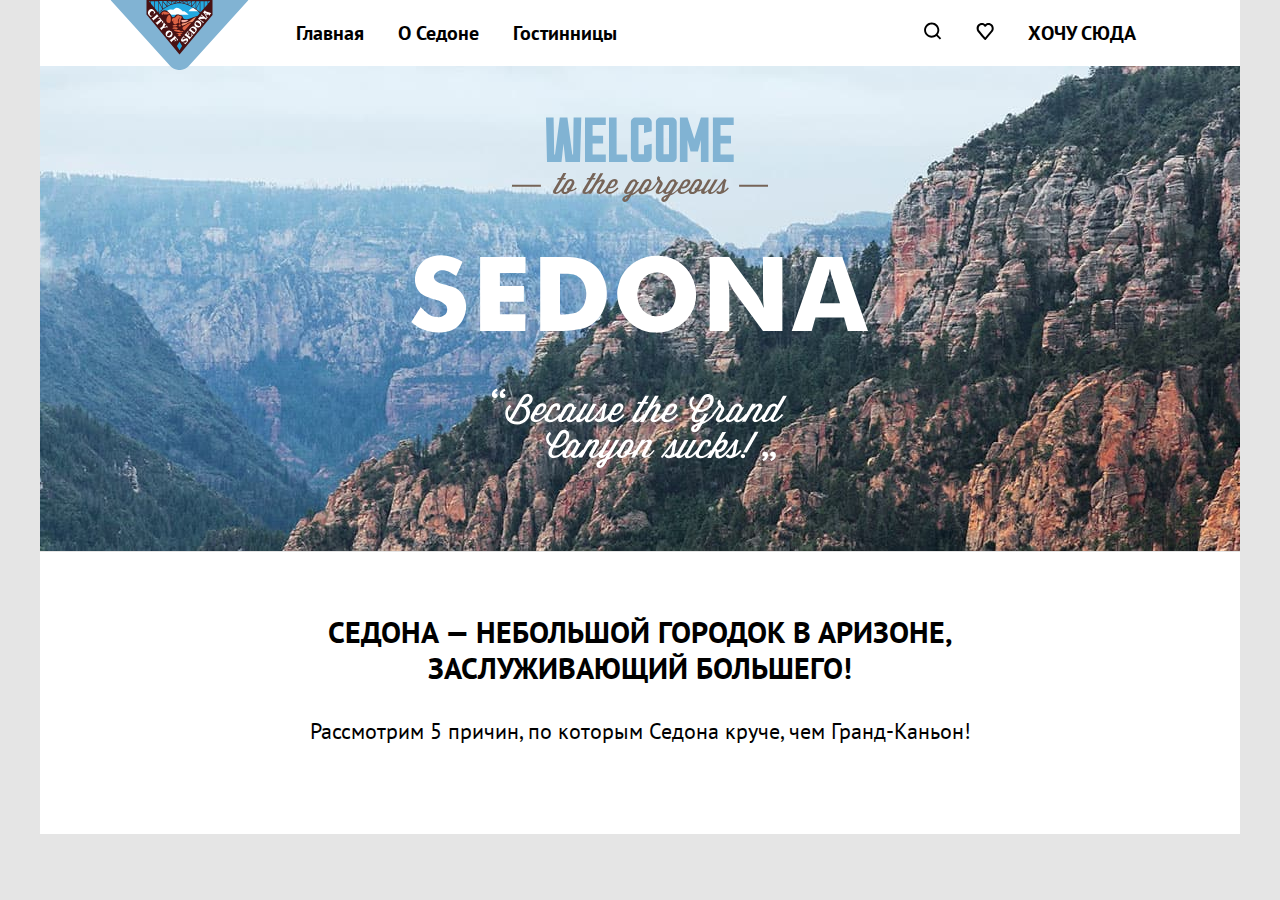
==== 7/index.html @ 269efff1 ":heavy_check_mark: Сборка #7" ====
<!DOCTYPE html>
<html lang="ru">
  <head>
    <link rel="stylesheet" href="styles/styles.css" />
    <meta charset="utf-8" />
    <meta name="viewport" content="width=device-width, initial-scale=1" />
    <title>SEDONA</title>
    <base href="https://htmlacademy-htmlcss.github.io/1766915-sedona-34/7/">
</head>
  <body>
    <header class="page-header">
      <nav class="navigation">
        <div class="logotype">
          <a class="logo" href="index.html">
            <img
              src="images/logo.svg"
              width="139"
              height="70"
              alt="Логотип города Седона"
            />
        </div>
          </a>
        </div>
        <ul class="navigation-list">
          <li class="navigation-item">
            <a class="navigation-link" href="#">Главная</a>
          </li>
          <li class="navigation-item">
            <a class="navigation-link" href="#">О Седоне</a>
          </li>
          <li class="navigation-item">
            <a class="navigation-link" href="#">Гостинницы</a>
          </li>
        </ul>
        <ul class="navigation-list navigation-user">
          <li class="navigation-item">
            <a class="navigation-link" href="#">
              <img
                class="search"
                src="images/search.svg"
                width="18"
                height="18"
                alt="Ссылка для поиска."
              />
              <span class="visually-hidden">Поиск</span>
            </a>
          </li>
          <li class="navigation-item">
            <a class="navigation-link" href="#">
              <img
                class="favorite"
                src="images/favorite.svg"
                width="18"
                height="17"
                alt="Ссылка для поиска."
              />
              <span class="visually-hidden">Избранное</span>
            </a>
          </li>
          <li class="navigation-item-button">
            <a class="navigation-link" href="#question">
              <span>ХОЧУ СЮДА</span>
            </a>
          </li>
        </ul>
      </nav>
    </header>
    <main class="main-container main-index">
      <div class="page-container">
          <section class="main-banner">
          <h1 class="visually-hidden">Каньон Седона</h1>
          <img
            class="main-banner-welcome"
            src="images/welcome.svg"
            width="458"
            height="352"
            alt="Добро пожаловать в великолепный Каньон Седона"
          />
        </section>
        <div class="body-welcome">
          <p class="name-block">
            Седона — небольшой городок в Аризоне,<br>заслуживающий большего!
          </p>
          <p class="description-text">
            Рассмотрим 5 причин, по которым Седона круче, чем Гранд-Каньон!
          </p>
        </div>


        <!-- <section class="advantages">
          <h2 class="visually-hidden">Основные преимущества</h2>
          <ul class="advantages-list">
            <li class="advantages-item">
              <div class="advantages-item-city">
                <h3 class="advantages-title">Настоящий городок</h3>
                <p class="advantages-description">— №1 —</p>
                <p class="advantages-description">
                  Седона — не аттракцион для туристов, там течёт своя жизнь
                </p>
              </div>
              <img
                class="advantages-image"
                src="images/photo-1.jpg"
                alt="Изображение города Седона"
                width="800"
                height="384"
              />
            </li>
          </ul>
          <ul class="advantages-services">
            <li class="services-item">
              <h3 class="advantages-title">Жильё</h3>
              <p class="advantages-description">
                Рекомендуем пожить в настоящем мотеле всё как в кино!
              </p>
            </li>
            <li class="services-item">
              <h3 class="advantages-title">Еда</h3>
              <p class="advantages-description">
                Всегда заказывайте топовый фирменный бургер, вы не
                разочаруетесь!
              </p>
            </li>

            <li class="services-item">
              <h3 class="advantages-title">Сувениры</h3>
              <p class="advantages-description">
                Не только китайского, но и настоящего местного производства!
              </p>
            </li>
          </ul>
          <ul class="advantages-list">
            <li class="advantages-item">
              <img
                class="advantages-image"
                src="images/photo-2.jpg"
                alt="Изображение моста дьявола"
                width="800"
                height="384"
              />

              <div class="advantages-item-bridge">
                <h3 class="advantages-title">Там есть мост дьявола</h3>
                <p class="advantages-description">— №2 —</p>
                <p class="advantages-description">
                  Да, по нему можно пройти! Если вы осмелитесь, разумеется
                </p>
              </div>
            </li>
          </ul>
          <ul class="advantages-services">
            <li class="services-item">
              <h3 class="advantages-title">Небольшая<br />площадь</h3>
              <p class="advantages-description">— №3 —</p>
              <p class="advantages-description">
                Все достопримечательности находятся очень близко
              </p>
            </li>
            <li class="services-item">
              <h3 class="advantages-title">Красивая<br />дорога</h3>
              <p class="advantages-description">— №4 —</p>
              <p class="advantages-description">
                Ехать в Седону из Лас-Вегаса совсем не скучно!
              </p>
            </li>
            <li class="services-item">
              <h3 class="advantages-title">Мало<br />туристов</h3>
              <p class="advantages-description">— №5 —</p>
              <p class="advantages-description">
                Большинство едет в Гранд Каньон и толпится там
              </p>
            </li>
          </ul>
        </section> -->

        <!-- Блок с вопросом -->

         <!-- <section id="question" class="question-block">
          <h2 class="visually-hidden">Бронирование гостинницы</h2>
          <p class="name-block">Заинтересовались?</p>
          <p class="description-text">
            Укажите предполагаемые даты поездки,<br />и мы покажем вам лучшие
            предложения гостиниц в Седоне
          </p>
          <button class="question question-button" type="submit">
            поиск гостинницы в седоне
          </button>
        </section> -->

        <!-- Форма подписки -->
        <!-- <section class="subscription">
          <h2 class="visually-hidden">Подписаться на рассылку</h2>
          <p class="name-block">Подпишитесь на рассылку</p>
          <p class="description-text">
            Только полезная информация и никакого спама,<br />честное
            бойскаутское!
          </p>
          <form
            class="subscription-form"
            action="https://echo.htmlacademy.ru/"
            method="post"
          >
            <input
              type="email"
              name="Ваш E-mail"
              placeholder="Ваш e-mail"
              required
            />
            <button class="subscribe-button" type="submit">Подписаться</button>
          </form>
        </section> -->
       </div>
    </main>


    <!-- <footer class="page-footer">
      <div class="page-footer-container">
        <section class="footer-social">
          <h2 class="visually-hidden">Ссылки на социальные сети</h2>
          <ul class="footer-social-list">
            <li class="footer-social-item">
              <a class="button" href="https://vk.com/htmlacademy">
                <span class="visually-hidden">ВКонтакте</span>
              </a>
            </li>
            <li class="footer-social-item">
              <a class="button" href="https://t.me/htmlacademy">
                <span class="visually-hidden">Телеграм</span>
              </a>
            </li>
            <li class="footer-social-item">
              <a
                class="button"
                href="https://www.youtube.com/user/htmlacademyru"
              >
                <span class="visually-hidden">Ютуб</span>
              </a>
            </li>
          </ul>
        </section>
        <section class="footer-contacts">
          <h2 class="visually-hidden">Контакты</h2>
          <a class="contackts-phone" href="tel:78128121212"
            >+7 (812) 812-12-12</a
          >
        </section>
        <section class="footer-copiright">
          <h2 class="visually-hidden">Копирайт</h2>
          <a
            class="copyright-link"
            href="https://up.htmlacademy.ru/htmlcss/34/module/3/item/13"
            target="_blank"
          >
            <img
              class="copyright"
              src="images/copyright.svg"
              width="115"
              height="33"
              alt="Копирайт htmlacademy"
            />
          </a>
        </section>
      </div>
    </footer> -->
  </body>
</html>
---- 7/styles/styles.css ----
@font-face {
  font-family: 'PT Sans';
  font-style: normal;
  font-weight: 400;
  src: url('../fonts/ptsans-400.woff2') format('woff2');
  font-display: swap;
}
@font-face {
  font-family: 'PT Sans';
  font-style: normal;
  font-weight: 700;
  src: url('../fonts/ptsans-700.woff2') format('woff2');
  font-display: swap;
}
html {
  height: 100%;
}
body {
  background-color: #e5e5e5;
  color: #000000;
  display: flex;
  flex-direction: column;
  font-family: 'PT Sans', sans-serif;
  font-weight: 700;
  font-size: 30px;
  justify-content: space-between;
  line-height: 36px;
  margin: 0 auto;
  padding: 0;
  min-height: 100vh;
  text-transform: uppercase;
  width: 1200px;
}

.visually-hidden {
  position: absolute;
  width: 1px;
  height: 1px;
  margin: -1px;
  padding: 0;
  border: 0;
  clip: rect(0 0 0 0);
  overflow: hidden;
}
.page-header {
  background-color: #fff;
  margin: 0 auto;
  width: 100%;
}
.navigation {
  display: flex;
  width: 100%;
  margin: 0 auto;
}
.logo {
  margin: 0;
  padding: 0;
  margin-left: 70px;
  width: 139px;
}
.logotype {
  position: absolute;
  top: 0;
}
.navigation-list {
  align-items: center;
  display: flex;
  flex-wrap: wrap;
  list-style-type: none;
  margin: 0;
  margin-left: 30px;
  padding: 0;
  width: 390px;
}
.navigation-link {
  color: #000;
  display: block;
  font-size: 20px;
  line-height: 26px;
  text-transform: none;
  text-decoration: none;
  padding: 20px 17px;
}
.navigation-user {
  align-content: center;
  align-items: center;
  margin-left: 238px;
  margin-right: auto;
  max-width: 264px;
}
.navigation-user .navigation-link {
  min-width: 18px;
  min-height: 18px;
}
.want-button {
  margin: 14px 0px 14px 20px;
  padding: 8px 16px 8px 16px;
}
.search .favorite {
  padding: 0;
  margin: 0;
}
.main-container {
  flex-grow: 1;
}
.main-banner {
  background-image: url('../images/main_banner.jpg');
  background-color: #7baec7;
  background-size: auto;
  background-repeat: no-repeat;
  background-position: center;
  width: 100%;
  margin: 0;
  padding: 0;
}

.welcome {
  background-color: #fff;
}
.main-banner-welcome {
  display: block;
  margin: 0 auto;
  padding-top: 51px;
  padding-bottom: 82px;
}
.welcome {
  font-size: 30px;
  line-height: 36px;
  text-align: center;
}
.body-welcome {
  background-image: url('/images/welcome-background.jpg');
  background-size: auto;
  background-repeat: no-repeat;
  background-position: center;
  padding-top: 63px;
  padding-bottom: 90px;
}
.name-block {
  margin-top: 0;
  margin-bottom: 32px;
  padding: 0;
  margin-left: auto;
  margin-right: auto;
  text-align: center;
  /* width: 620px; */
}
.description-text {
  font-size: 22px;
  font-weight: 400;
  line-height: 26px;
  margin: 0 auto;
  padding: 0;
  text-transform: none;
  text-align: center;
  /* width: 654px; */
}
.page-container {
  width: 100%;
  margin: 0 auto;
  padding: 0;
}
.advantages {
  color: #000;
  font-weight: 400;
  text-align: center;
  width: 100%;
  margin: 0;
  padding: 0;
}

.advantages-list {
  display: flex;
  flex-direction: column;
  padding: 0;
  margin: 0;
  width: 100%;
}
.advantages-title {
  font-size: 24px;
  line-height: 28px;
  margin-bottom: 30px;
  margin-top: 0;
  padding: 0;
}
.advantages-description {
  font-size: 18px;
  line-height: 21px;
  padding: 0;
  margin-bottom: 30px;
  margin-top: 0;
  text-transform: none;
}
.advantages-description:last-child {
  margin-bottom: 0;
}
.advantages-item {
  background-color: #82b3d3;
  display: flex;
  /* margin: 0; */
  /* max-width: 1200px; */
}
.advantages-item-city {
  color: #ffffff;

  padding: 85px 92px;
  width: 230px;
}
.advantages-item-bridge {
  color: #ffffff;
  padding: 85px 92px;
  width: 230px;
}
/* .advantages-first-image {
  vertical-align: middle;
} */
.advantages-services {
  display: flex;
  width: 100%;
  margin: 0;
  padding-left: 0;
  list-style: none;
}
.services-item {
  display: block;
  padding: 80px 85px;
  width: 230px;
  text-align: center;
}
.question-block {
  background-color: #fff;
  text-align: center;
  margin: 0;
  padding: 92px 304px;
  width: 592px;
}
.question-button {
  background-color: #756157;
  color: #fff;
  font-size: 20px;
  font-weight: 700;
  line-height: 36px;
  margin-top: 56px;
  text-transform: uppercase;
  text-align: center;
}

.subscription {
  background-image: url('../images/background_subscribe.jpg');
  background-color: #7aaec7;
  background-size: 100% auto;
  background-position: center;
  background-repeat: no-repeat;
  color: #fff;
  padding: 94px 200px;
  text-align: center;
}

.subscribe-button {
  background-color: #82b3d3;
  color: #fff;
  font-size: 20px;
  font-weight: 700;
  line-height: 36px;
  margin-top: 46px;
  text-transform: uppercase;
  text-align: center;
}
.page-footer {
  background-color: #fff;
  background-repeat: no-repeat;
  background-position: center;
  margin: 0 auto;
  width: 100%;
}
.page-footer-container {
  display: flex;
  flex-wrap: no-wrap;
  width: 1060px;
  margin: 0;
  padding: 40px 70px 30px 70px;
}
.footer-social {
  width: 142px;
  margin-right: 42px;
}
.footer-social-list {
  align-items: center;
  display: flex;
  flex-wrap: wrap;
  margin: 0;
  padding: 0;
  list-style-type: none;
}
.footer-social-item {
  width: 47px;
  height: 40px;
}
.footer-contacts {
  text-align: center;
  padding-top: 5px;
  padding-bottom: 5px;
  width: 720px;
  margin-right: 42px;
}
.contackts-phone {
  color: #000;
  font-size: 40px;
  line-height: 40px;
  padding-right: 195px;

  text-decoration: none;
}
.footer-copiright {
  width: 115px;
}
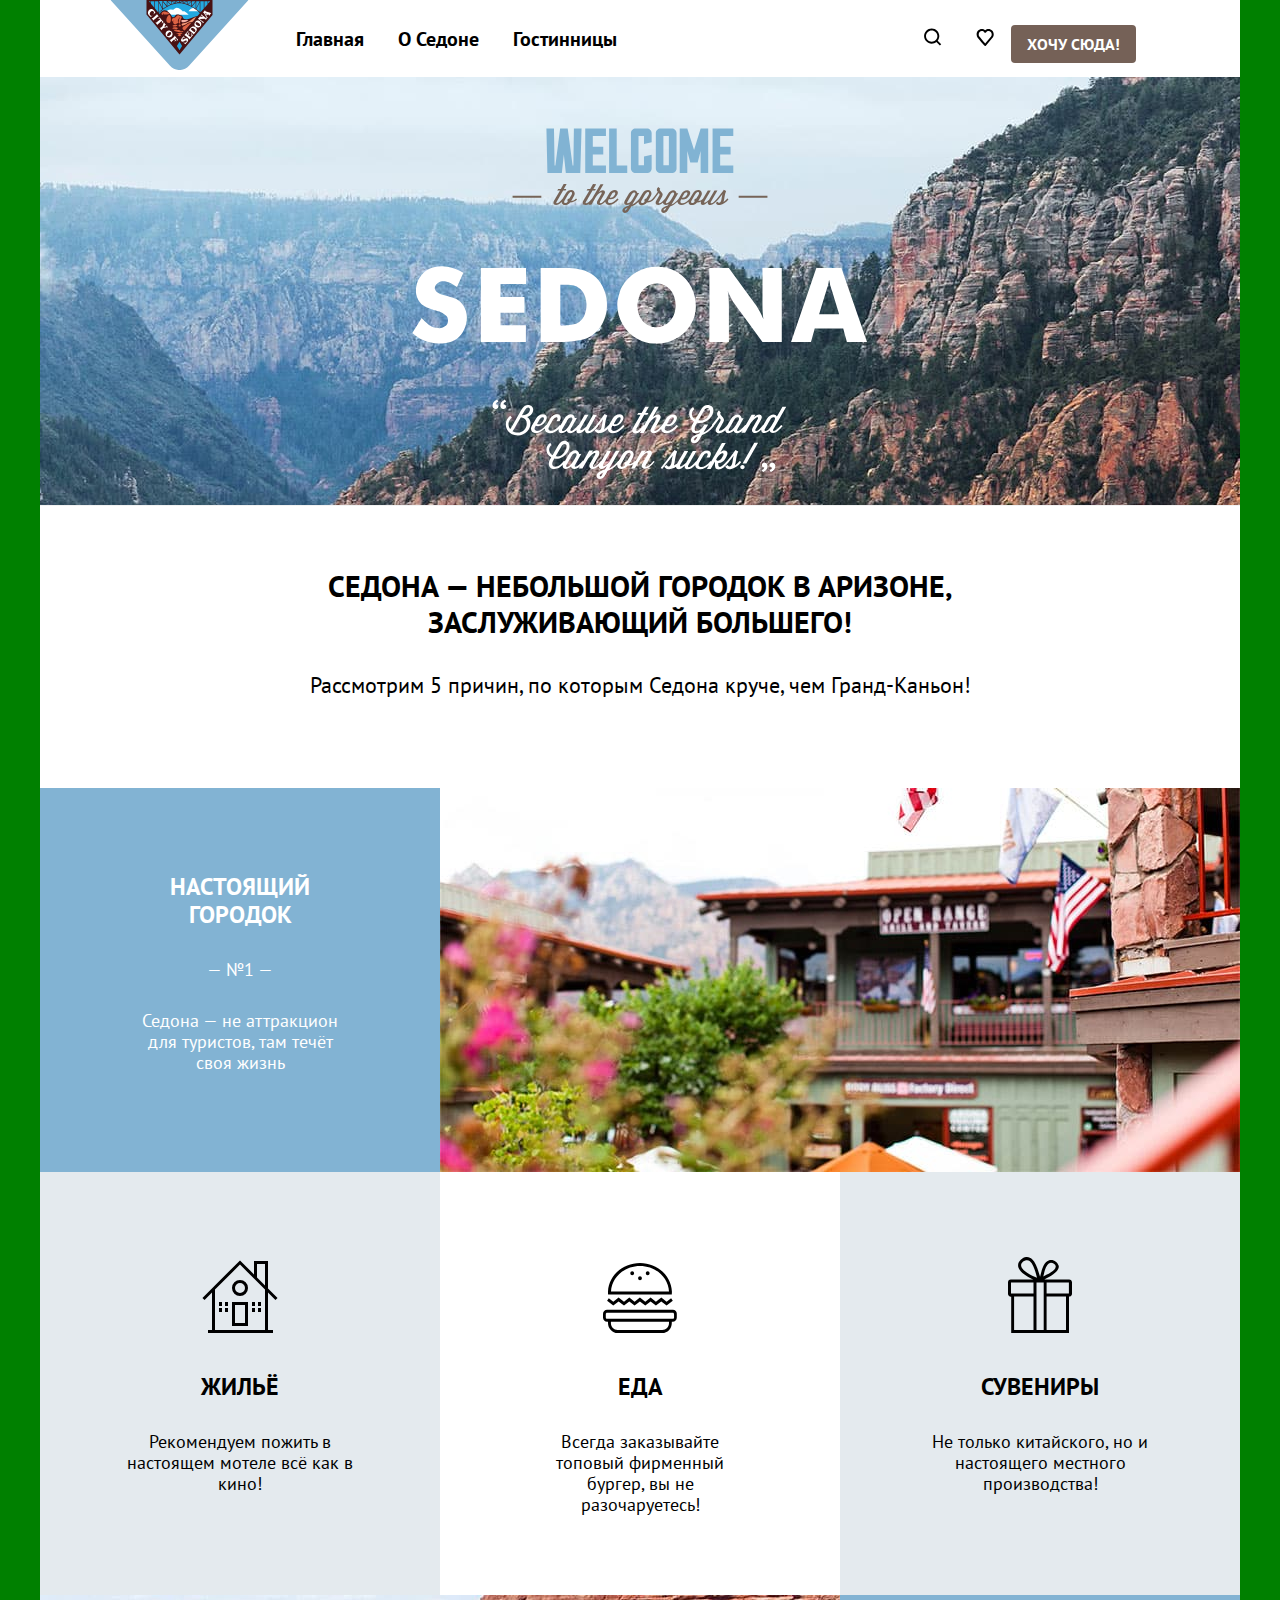
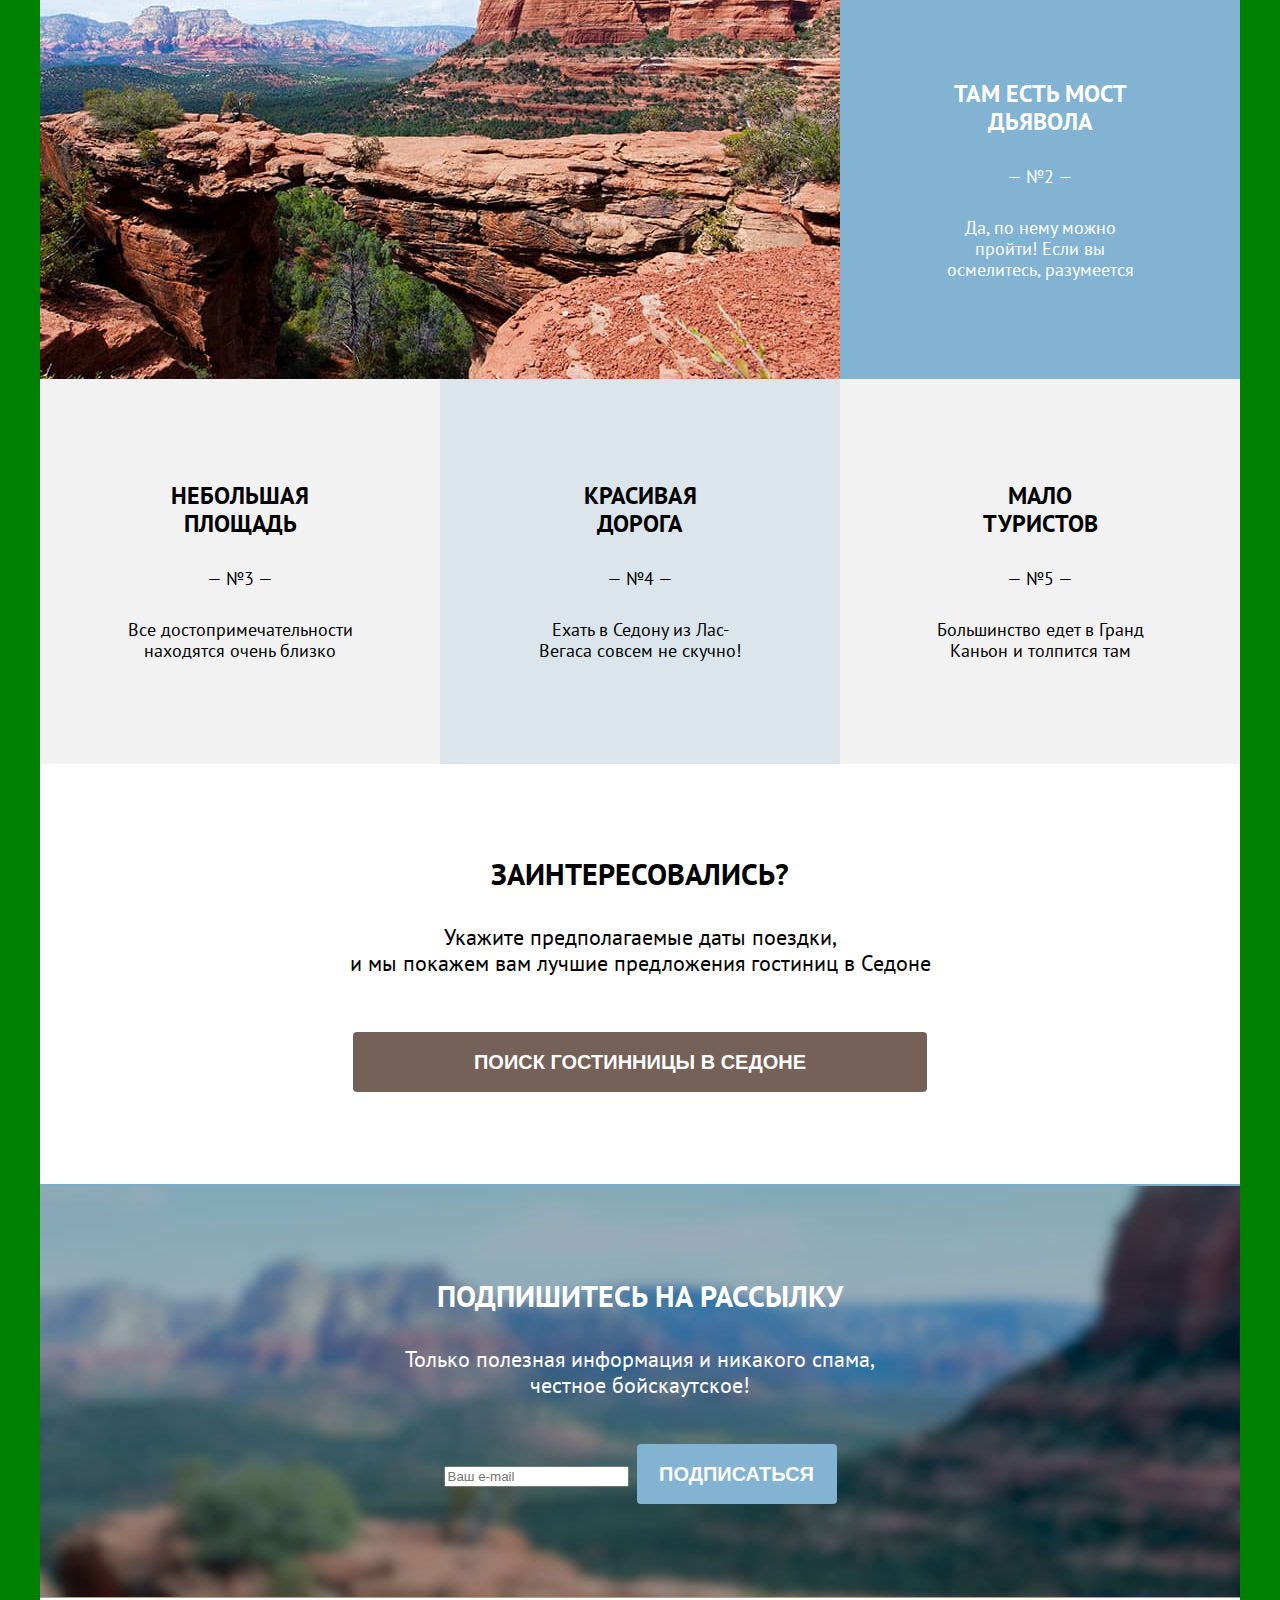
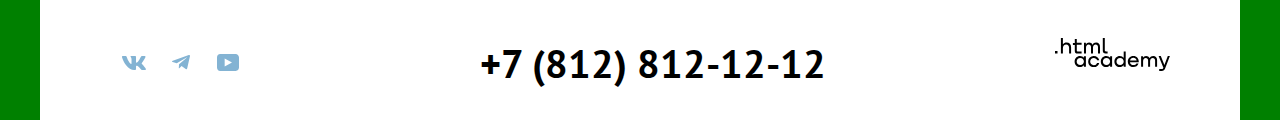
==== commit cd06ac3f: ":heavy_check_mark: Сборка #7" ====
--- a/7/index.html
+++ b/7/index.html
@@ -10,17 +10,16 @@
   <body>
     <header class="page-header">
       <nav class="navigation">
-        <div class="logotype">
-          <a class="logo" href="index.html">
-            <img
-              src="images/logo.svg"
-              width="139"
-              height="70"
-              alt="Логотип города Седона"
-            />
-        </div>
-          </a>
-        </div>
+        <a class="logo" href="index.html">
+          <img
+            src="../images/logo.svg"
+            width="139"
+            height="70"
+            alt="Логотип города Седона"
+          />
+        </a>
+        <div class="logotype"></div>
+
         <ul class="navigation-list">
           <li class="navigation-item">
             <a class="navigation-link" href="#">Главная</a>
@@ -57,37 +56,37 @@
               <span class="visually-hidden">Избранное</span>
             </a>
           </li>
-          <li class="navigation-item-button">
-            <a class="navigation-link" href="#question">
-              <span>ХОЧУ СЮДА</span>
-            </a>
+          <li class="navigation-item">
+            <a class="button" href="#question">ХОЧУ СЮДА!</a>
           </li>
         </ul>
       </nav>
     </header>
-    <main class="main-container main-index">
+    <main class="main-container">
       <div class="page-container">
-          <section class="main-banner">
+        <section class="main-banner">
           <h1 class="visually-hidden">Каньон Седона</h1>
           <img
             class="main-banner-welcome"
             src="images/welcome.svg"
-            width="458"
+            width="456"
             height="352"
             alt="Добро пожаловать в великолепный Каньон Седона"
           />
+          <!-- <div class="decoration">
+            <img  src="../images/banner-decoration.jpg" width="1200" height="57" alt="Декоративный элемент">
+          </div> -->
         </section>
         <div class="body-welcome">
           <p class="name-block">
-            Седона — небольшой городок в Аризоне,<br>заслуживающий большего!
+            Седона — небольшой городок в Аризоне,<br />заслуживающий большего!
           </p>
           <p class="description-text">
             Рассмотрим 5 причин, по которым Седона круче, чем Гранд-Каньон!
           </p>
         </div>
 
-
-        <!-- <section class="advantages">
+        <section class="advantages">
           <h2 class="visually-hidden">Основные преимущества</h2>
           <ul class="advantages-list">
             <li class="advantages-item">
@@ -107,14 +106,26 @@
               />
             </li>
           </ul>
-          <ul class="advantages-services">
-            <li class="services-item">
+          <ul class="advantages-services advantages-life">
+            <li class="services-item item-life">
+              <img
+                class="housing"
+                src="../images/variant=housing.svg"
+                width="84"
+                height="84"
+              />
               <h3 class="advantages-title">Жильё</h3>
               <p class="advantages-description">
                 Рекомендуем пожить в настоящем мотеле всё как в кино!
               </p>
             </li>
-            <li class="services-item">
+            <li class="services-item item-food">
+              <img
+                class="eating"
+                src="../images/variant=eating.svg"
+                width="84"
+                height="84"
+              />
               <h3 class="advantages-title">Еда</h3>
               <p class="advantages-description">
                 Всегда заказывайте топовый фирменный бургер, вы не
@@ -122,7 +133,13 @@
               </p>
             </li>
 
-            <li class="services-item">
+            <li class="services-item item-souvenirs">
+              <img
+                class="souvenir"
+                src="../images/variant=souvenir.svg"
+                width="84"
+                height="84"
+              />
               <h3 class="advantages-title">Сувениры</h3>
               <p class="advantages-description">
                 Не только китайского, но и настоящего местного производства!
@@ -149,21 +166,21 @@
             </li>
           </ul>
           <ul class="advantages-services">
-            <li class="services-item">
+            <li class="item-dignities">
               <h3 class="advantages-title">Небольшая<br />площадь</h3>
               <p class="advantages-description">— №3 —</p>
               <p class="advantages-description">
                 Все достопримечательности находятся очень близко
               </p>
             </li>
-            <li class="services-item">
+            <li class="item-dignities item-road">
               <h3 class="advantages-title">Красивая<br />дорога</h3>
               <p class="advantages-description">— №4 —</p>
               <p class="advantages-description">
                 Ехать в Седону из Лас-Вегаса совсем не скучно!
               </p>
             </li>
-            <li class="services-item">
+            <li class="item-dignities">
               <h3 class="advantages-title">Мало<br />туристов</h3>
               <p class="advantages-description">— №5 —</p>
               <p class="advantages-description">
@@ -171,11 +188,11 @@
               </p>
             </li>
           </ul>
-        </section> -->
+        </section>
 
         <!-- Блок с вопросом -->
 
-         <!-- <section id="question" class="question-block">
+        <section id="question" class="question-block">
           <h2 class="visually-hidden">Бронирование гостинницы</h2>
           <p class="name-block">Заинтересовались?</p>
           <p class="description-text">
@@ -185,10 +202,10 @@
           <button class="question question-button" type="submit">
             поиск гостинницы в седоне
           </button>
-        </section> -->
+        </section>
 
         <!-- Форма подписки -->
-        <!-- <section class="subscription">
+        <section class="subscription">
           <h2 class="visually-hidden">Подписаться на рассылку</h2>
           <p class="name-block">Подпишитесь на рассылку</p>
           <p class="description-text">
@@ -208,32 +225,49 @@
             />
             <button class="subscribe-button" type="submit">Подписаться</button>
           </form>
-        </section> -->
-       </div>
+        </section>
+      </div>
     </main>
 
-
-    <!-- <footer class="page-footer">
+    <footer class="page-footer">
       <div class="page-footer-container">
         <section class="footer-social">
           <h2 class="visually-hidden">Ссылки на социальные сети</h2>
           <ul class="footer-social-list">
             <li class="footer-social-item">
-              <a class="button" href="https://vk.com/htmlacademy">
-                <span class="visually-hidden">ВКонтакте</span>
+              <a class="button-social" href="https://vk.com/htmlacademy">
+                <img
+                  class="vk"
+                  src="../images/vk=default.svg"
+                  width="24"
+                  height="14"
+                  alt="Социальная сеть Вконтакте"
+                />
               </a>
             </li>
             <li class="footer-social-item">
-              <a class="button" href="https://t.me/htmlacademy">
-                <span class="visually-hidden">Телеграм</span>
+              <a class="button-social" href="https://t.me/htmlacademy">
+                <img
+                  class="tg"
+                  src="../images/telegram=default.svg"
+                  width="18"
+                  height="15"
+                  alt="Мессенджер Телеграм"
+                />
               </a>
             </li>
             <li class="footer-social-item">
               <a
-                class="button"
+                class="button-social"
                 href="https://www.youtube.com/user/htmlacademyru"
               >
-                <span class="visually-hidden">Ютуб</span>
+                <img
+                  class="youtube"
+                  src="../images/youtube=default.svg"
+                  width="22"
+                  height="17"
+                  alt="Видеохостинг Ютуб"
+                />
               </a>
             </li>
           </ul>
@@ -261,6 +295,6 @@
           </a>
         </section>
       </div>
-    </footer> -->
+    </footer>
   </body>
 </html>
--- a/7/styles/styles.css
+++ b/7/styles/styles.css
@@ -14,9 +14,10 @@
 }
 html {
   height: 100%;
+  background-color: green;
 }
 body {
-  background-color: #e5e5e5;
+  background-color: #f2f2f2;
   color: #000000;
   display: flex;
   flex-direction: column;
@@ -92,9 +93,24 @@
   min-width: 18px;
   min-height: 18px;
 }
-.want-button {
-  margin: 14px 0px 14px 20px;
-  padding: 8px 16px 8px 16px;
+
+.button {
+  font-family: 'PT Sans', sans-serif;
+  background-color: #756157;
+  border: none;
+  border-radius: 4px;
+  color: #ffffff;
+  cursor: pointer;
+  font-weight: 700;
+  font-size: 16px;
+  line-height: 20px;
+
+  padding: 9px 16px;
+  text-transform: uppercase;
+  text-decoration: none;
+  text-align: center;
+  width: 160px;
+  height: 37px;
 }
 .search .favorite {
   padding: 0;
@@ -106,22 +122,22 @@
 .main-banner {
   background-image: url('../images/main_banner.jpg');
   background-color: #7baec7;
-  background-size: auto;
+  background-size: 100% auto;
   background-repeat: no-repeat;
-  background-position: center;
-  width: 100%;
-  margin: 0;
-  padding: 0;
-}
-
+  margin: 0;
+  padding-top: 51px;
+  padding-bottom: 25px;
+}
+.decoration {
+  padding: 0;
+  /* margin-top: 25px; */
+}
 .welcome {
   background-color: #fff;
 }
 .main-banner-welcome {
   display: block;
   margin: 0 auto;
-  padding-top: 51px;
-  padding-bottom: 82px;
 }
 .welcome {
   font-size: 30px;
@@ -143,7 +159,6 @@
   margin-left: auto;
   margin-right: auto;
   text-align: center;
-  /* width: 620px; */
 }
 .description-text {
   font-size: 22px;
@@ -197,12 +212,9 @@
 .advantages-item {
   background-color: #82b3d3;
   display: flex;
-  /* margin: 0; */
-  /* max-width: 1200px; */
 }
 .advantages-item-city {
   color: #ffffff;
-
   padding: 85px 92px;
   width: 230px;
 }
@@ -211,9 +223,7 @@
   padding: 85px 92px;
   width: 230px;
 }
-/* .advantages-first-image {
-  vertical-align: middle;
-} */
+
 .advantages-services {
   display: flex;
   width: 100%;
@@ -227,6 +237,36 @@
   width: 230px;
   text-align: center;
 }
+.services-item:nth-child(2n + 1) {
+  background: rgba(131, 179, 211, 0.12);
+}
+.item-dignities {
+  display: block;
+  padding: 103px 86px;
+  width: 230px;
+  text-align: center;
+}
+.housing {
+  padding: 0;
+  margin: 0;
+  margin-bottom: 30px;
+}
+.eating {
+  padding: 0;
+  margin: 0;
+  margin-bottom: 30px;
+}
+.souvenir {
+  padding: 0;
+  margin: 0;
+  margin-bottom: 30px;
+}
+.item-food {
+  background-color: #ffffff;
+}
+.item-road {
+  background-color: rgba(131, 179, 211, 0.2);
+}
 .question-block {
   background-color: #fff;
   text-align: center;
@@ -236,13 +276,17 @@
 }
 .question-button {
   background-color: #756157;
+  border: none;
+  border-radius: 4px;
   color: #fff;
   font-size: 20px;
   font-weight: 700;
+  height: 60px;
   line-height: 36px;
   margin-top: 56px;
   text-transform: uppercase;
   text-align: center;
+  width: 574px;
 }
 
 .subscription {
@@ -258,13 +302,17 @@
 
 .subscribe-button {
   background-color: #82b3d3;
+  border: none;
+  border-radius: 4px;
   color: #fff;
   font-size: 20px;
   font-weight: 700;
+  height: 60px;
   line-height: 36px;
   margin-top: 46px;
   text-transform: uppercase;
   text-align: center;
+  width: 200px;
 }
 .page-footer {
   background-color: #fff;
@@ -280,21 +328,39 @@
   margin: 0;
   padding: 40px 70px 30px 70px;
 }
+
+.footer-social-list {
+  align-items: center;
+  display: flex;
+  flex-wrap: wrap;
+  margin: 0;
+  padding: 0;
+  list-style-type: none;
+}
+.footer-social-item {
+  width: 47px;
+  height: 40px;
+  margin: 5px 0;
+  padding: 0;
+}
 .footer-social {
   width: 142px;
   margin-right: 42px;
 }
-.footer-social-list {
-  align-items: center;
-  display: flex;
-  flex-wrap: wrap;
-  margin: 0;
-  padding: 0;
-  list-style-type: none;
-}
-.footer-social-item {
+.button-social {
+  padding: auto auto;
+  margin: auto 0;
   width: 47px;
   height: 40px;
+}
+.vk {
+  margin: 13px 12px;
+}
+.tg {
+  margin: 12px 15px;
+}
+.youtube {
+  margin: 11px 13px;
 }
 .footer-contacts {
   text-align: center;
@@ -307,7 +373,7 @@
   color: #000;
   font-size: 40px;
   line-height: 40px;
-  padding-right: 195px;
+  padding-right: auto auto;
 
   text-decoration: none;
 }
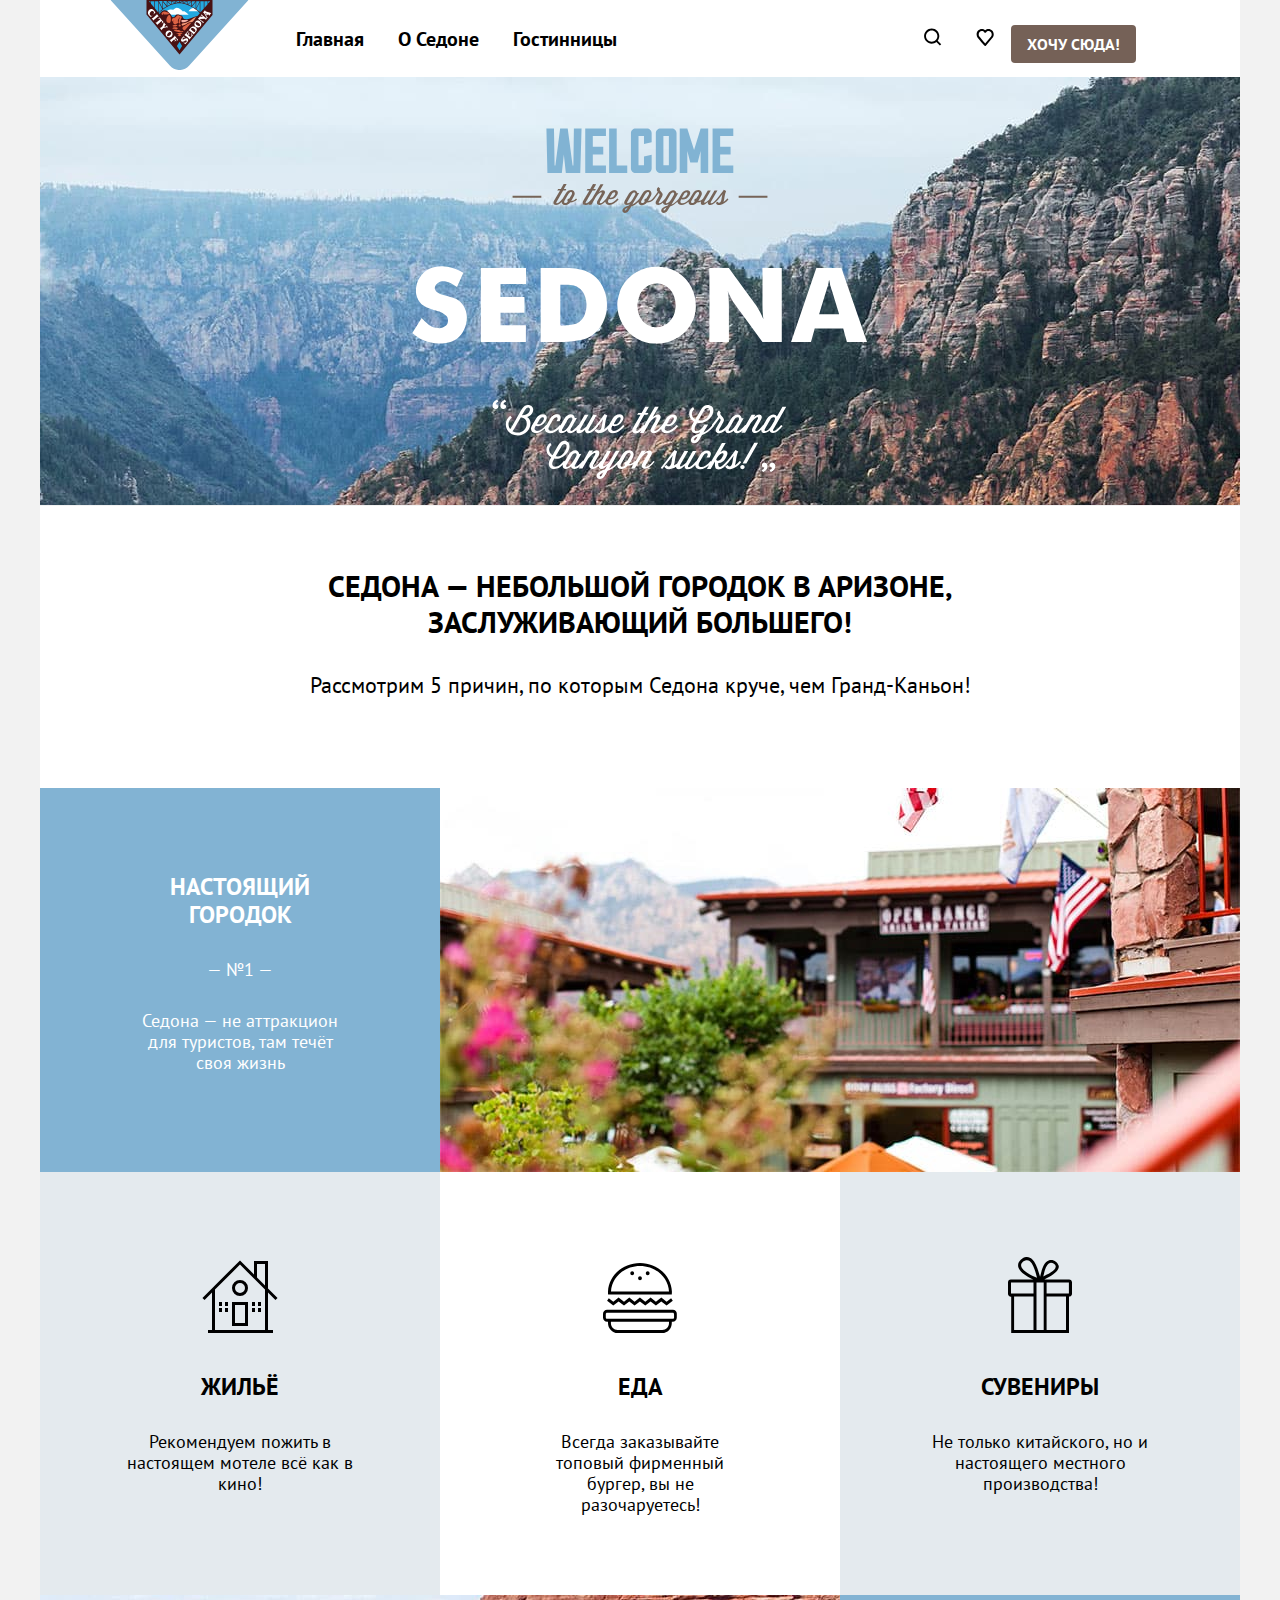
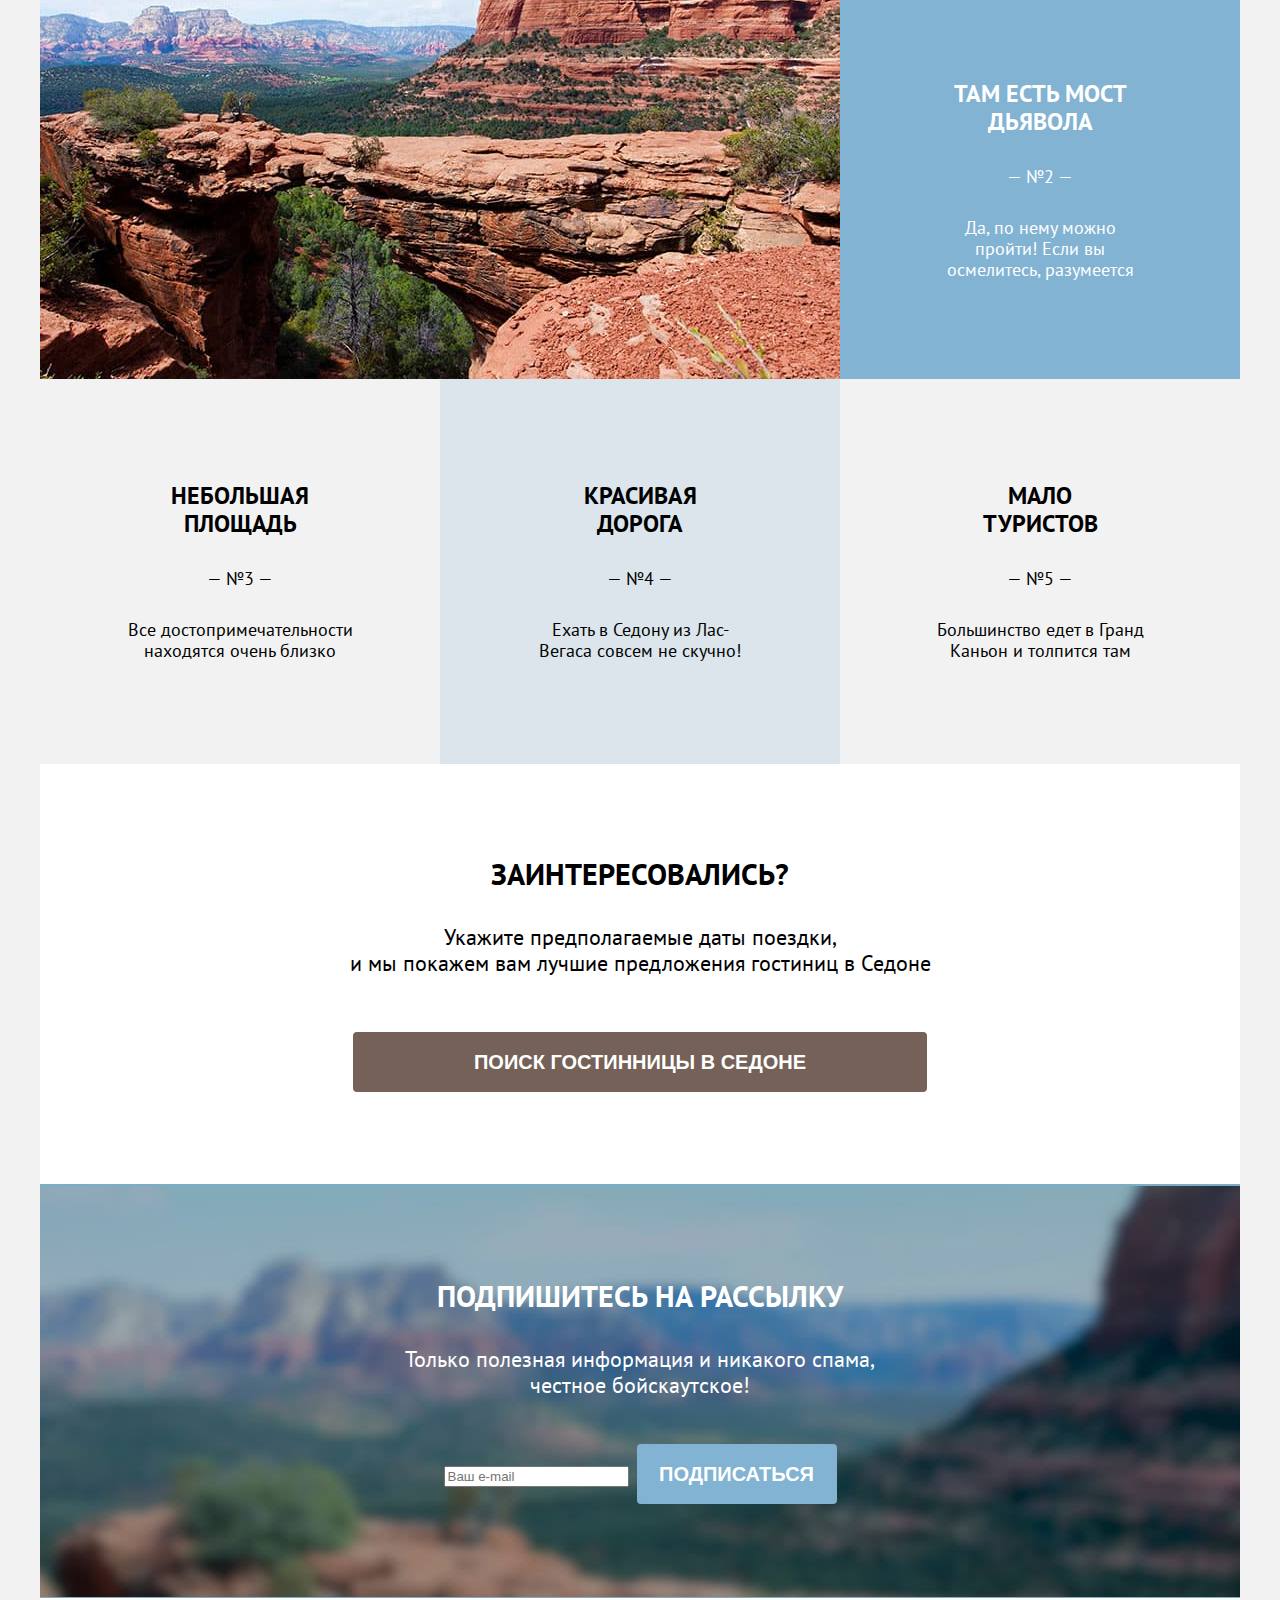
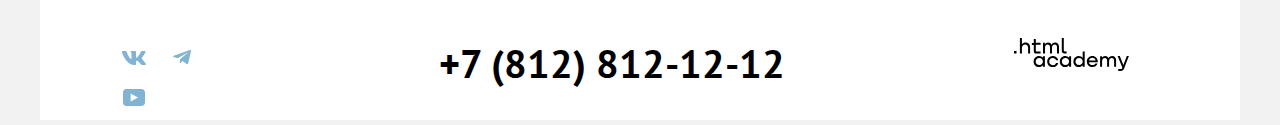
==== commit 68343213: ":heavy_check_mark: Сборка #7" ====
--- a/7/index.html
+++ b/7/index.html
@@ -235,7 +235,7 @@
           <h2 class="visually-hidden">Ссылки на социальные сети</h2>
           <ul class="footer-social-list">
             <li class="footer-social-item">
-              <a class="button-social" href="https://vk.com/htmlacademy">
+              <a class="footer-social-link" href="https://vk.com/htmlacademy">
                 <img
                   class="vk"
                   src="../images/vk=default.svg"
@@ -246,7 +246,7 @@
               </a>
             </li>
             <li class="footer-social-item">
-              <a class="button-social" href="https://t.me/htmlacademy">
+              <a class="footer-social-link" href="https://t.me/htmlacademy">
                 <img
                   class="tg"
                   src="../images/telegram=default.svg"
@@ -258,7 +258,7 @@
             </li>
             <li class="footer-social-item">
               <a
-                class="button-social"
+                class="footer-social-link"
                 href="https://www.youtube.com/user/htmlacademyru"
               >
                 <img
--- a/7/styles/styles.css
+++ b/7/styles/styles.css
@@ -14,7 +14,7 @@
 }
 html {
   height: 100%;
-  background-color: green;
+  background-color: #f2f2f2;
 }
 body {
   background-color: #f2f2f2;
@@ -71,6 +71,7 @@
   margin: 0;
   margin-left: 30px;
   padding: 0;
+  position: relative;
   width: 390px;
 }
 .navigation-link {
@@ -85,6 +86,7 @@
 .navigation-user {
   align-content: center;
   align-items: center;
+
   margin-left: 238px;
   margin-right: auto;
   max-width: 264px;
@@ -104,7 +106,7 @@
   font-weight: 700;
   font-size: 16px;
   line-height: 20px;
-
+  margin-bottom: 40px;
   padding: 9px 16px;
   text-transform: uppercase;
   text-decoration: none;
@@ -334,25 +336,29 @@
   display: flex;
   flex-wrap: wrap;
   margin: 0;
+  margin-right: 41px;
   padding: 0;
   list-style-type: none;
 }
 .footer-social-item {
-  width: 47px;
+  width: 48px;
   height: 40px;
-  margin: 5px 0;
-  padding: 0;
+  /* margin: 5px 0;
+  padding: 0; */
 }
 .footer-social {
   width: 142px;
-  margin-right: 42px;
-}
-.button-social {
+  height: 40px;
+  justify-content: center;
+  align-items: center;
+  /* margin-right: 42px; */
+}
+/* .button-social {
   padding: auto auto;
   margin: auto 0;
   width: 47px;
-  height: 40px;
-}
+  height: 40px; */
+
 .vk {
   margin: 13px 12px;
 }
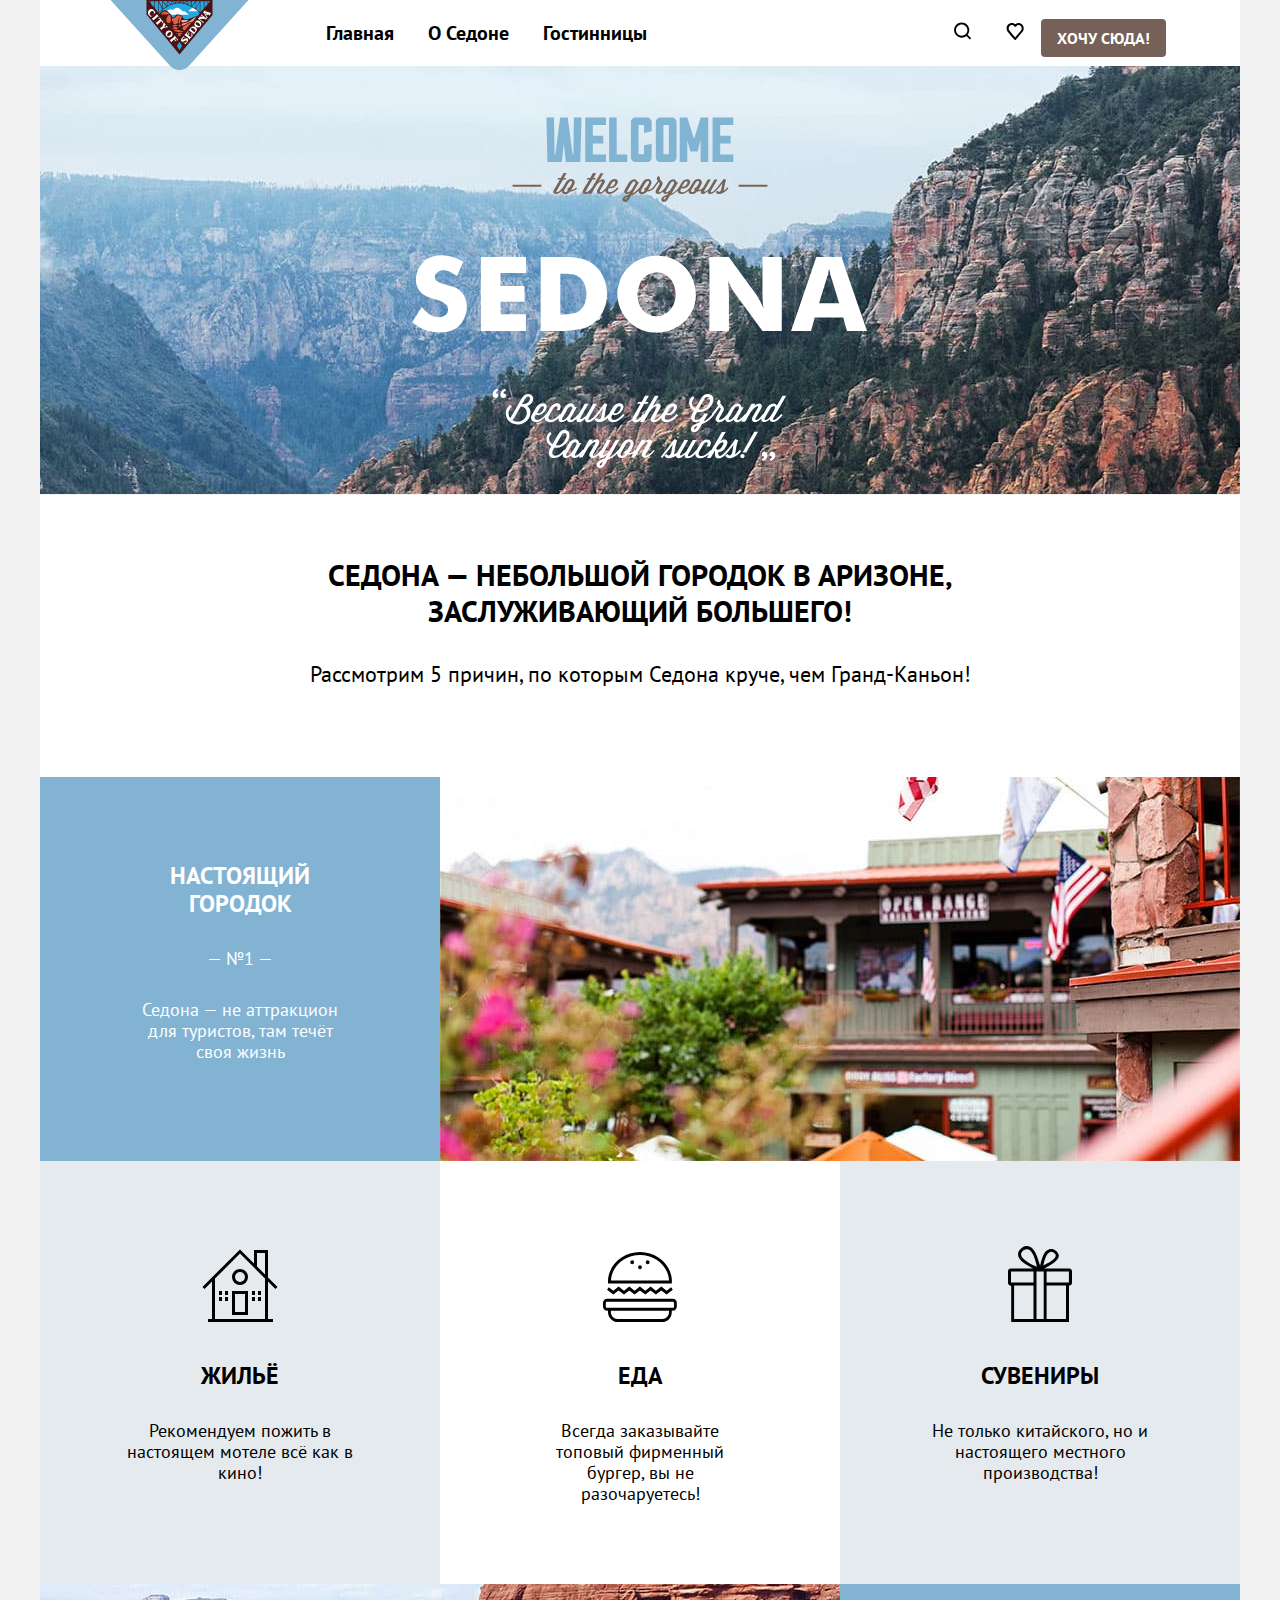
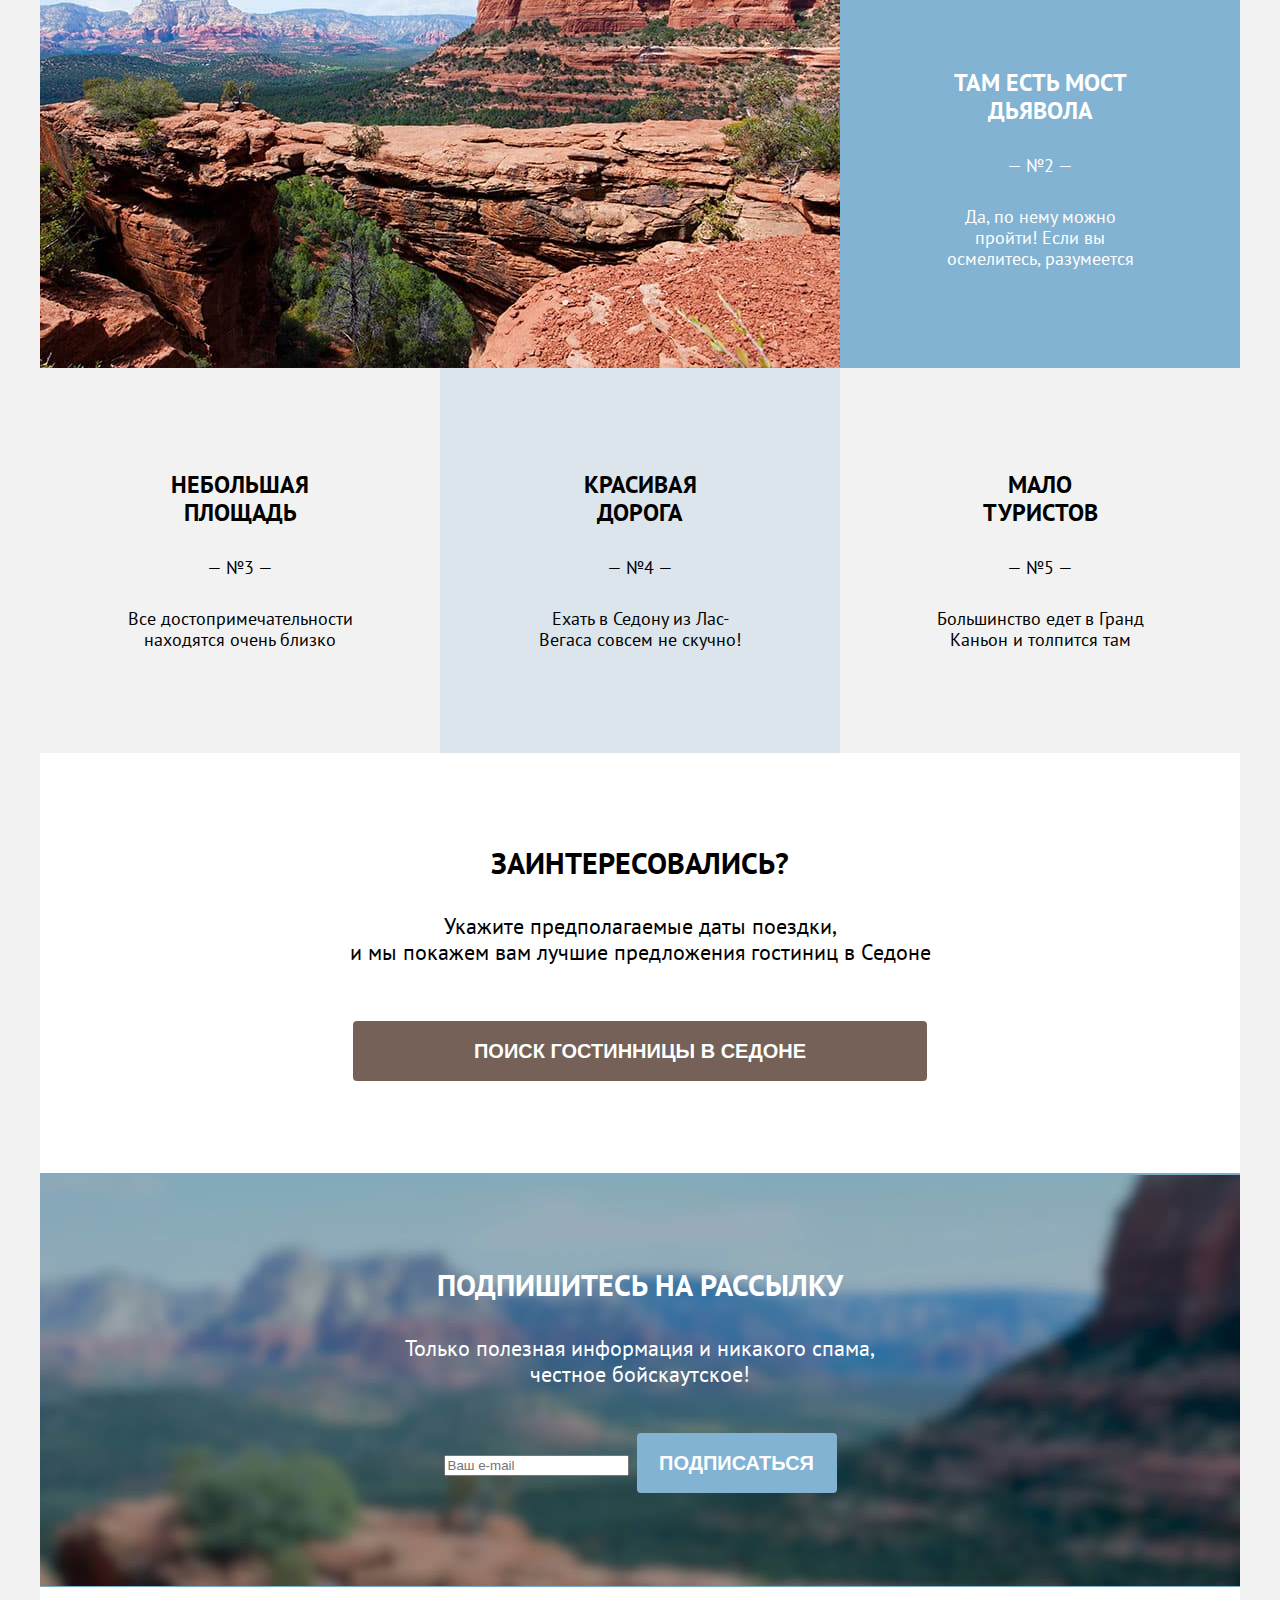
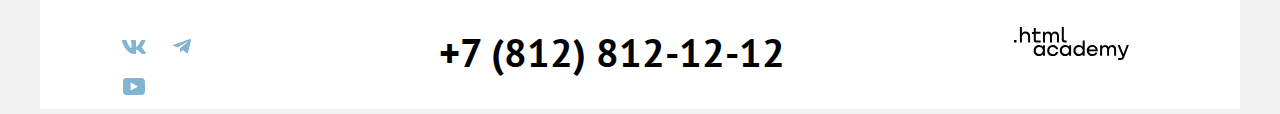
==== commit 1e12b859: ":heavy_check_mark: Сборка #7" ====
--- a/7/index.html
+++ b/7/index.html
@@ -9,7 +9,7 @@
 </head>
   <body>
     <header class="page-header">
-      <nav class="navigation">
+      <div class="logotype">
         <a class="logo" href="index.html">
           <img
             src="../images/logo.svg"
@@ -18,8 +18,9 @@
             alt="Логотип города Седона"
           />
         </a>
-        <div class="logotype"></div>
-
+      </div>
+
+      <nav class="navigation">
         <ul class="navigation-list">
           <li class="navigation-item">
             <a class="navigation-link" href="#">Главная</a>
--- a/7/styles/styles.css
+++ b/7/styles/styles.css
@@ -51,7 +51,7 @@
 .navigation {
   display: flex;
   width: 100%;
-  margin: 0 auto;
+  margin-left: 239px;
 }
 .logo {
   margin: 0;
@@ -60,6 +60,8 @@
   width: 139px;
 }
 .logotype {
+  margin: 0;
+  padding: 0;
   position: absolute;
   top: 0;
 }
